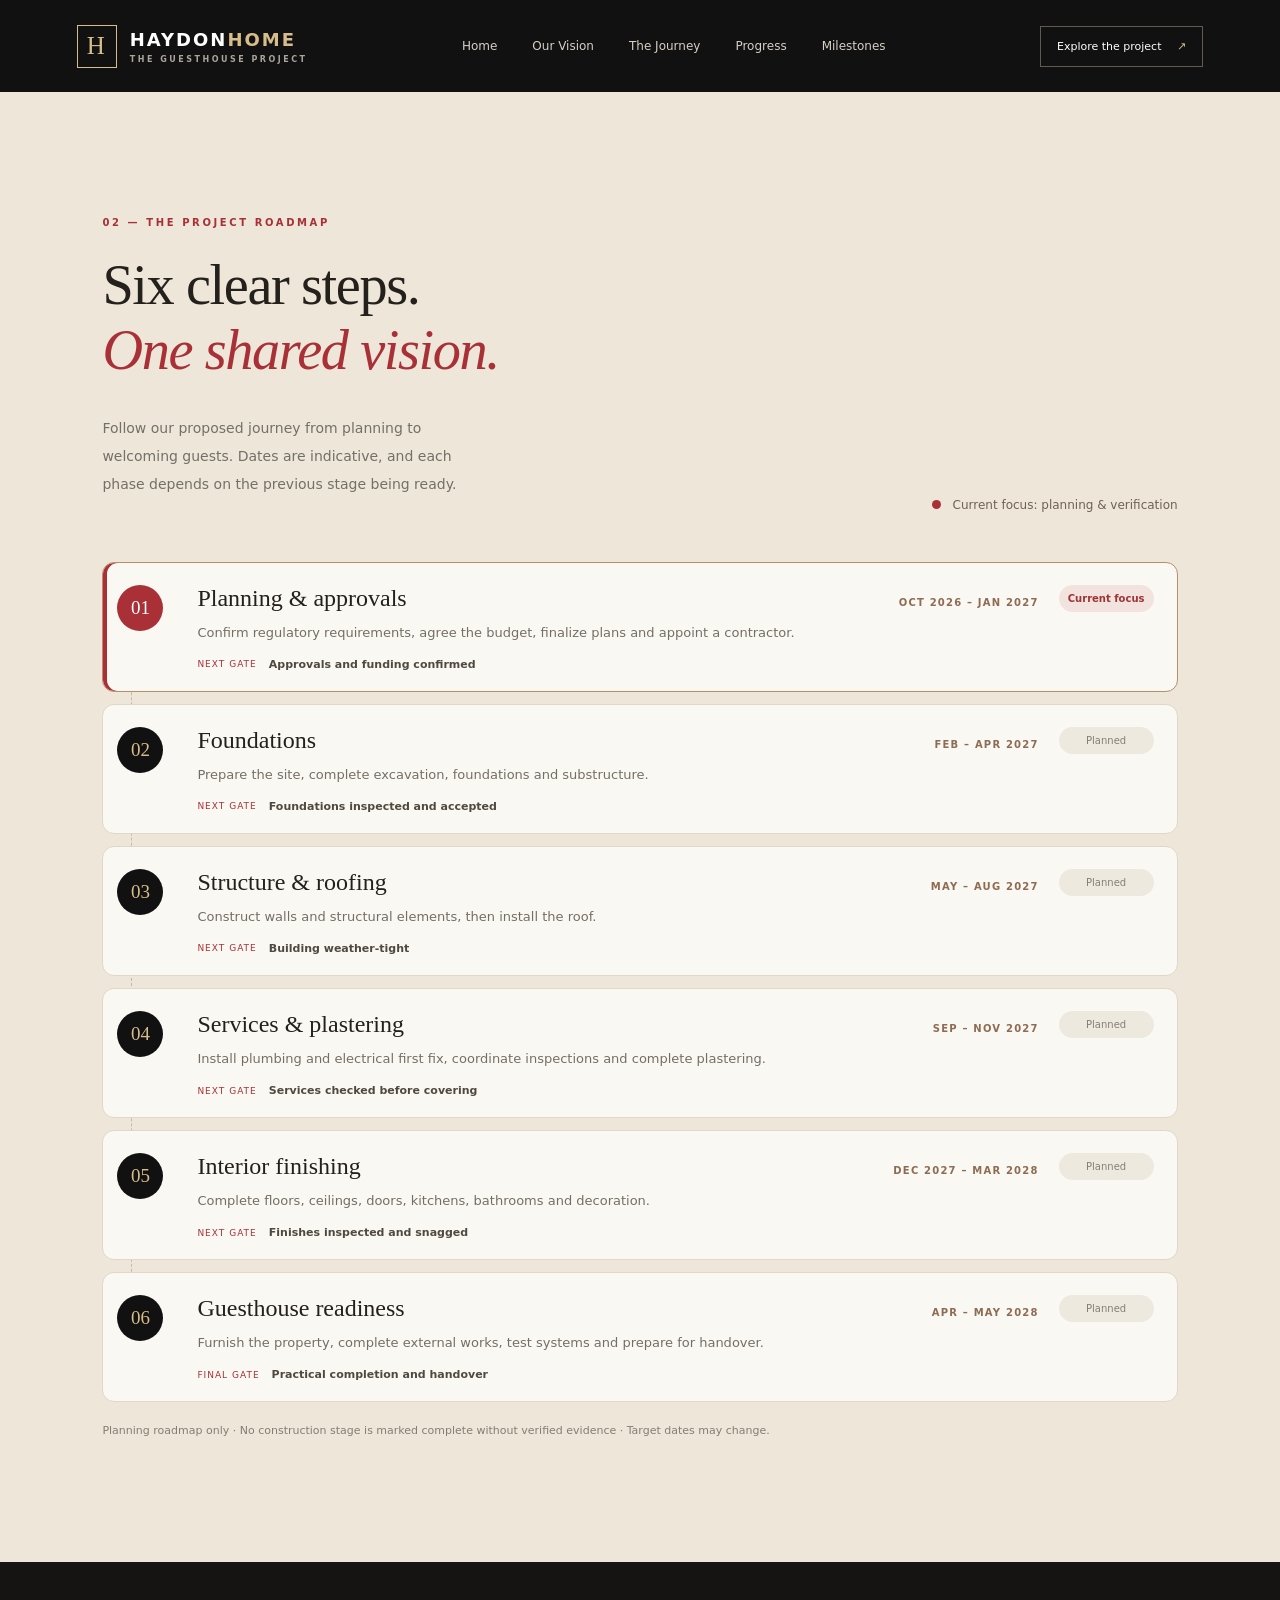
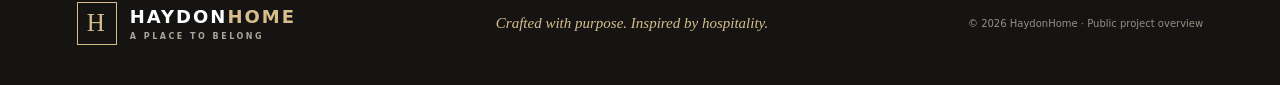
==== journey.html @ e564eea0 "Create dedicated journey page" ====
<!doctype html><html lang="en"><head><meta charset="utf-8"><meta name="viewport" content="width=device-width, initial-scale=1"><meta name="theme-color" content="#111111"><meta name="description" content="HaydonHome — a thoughtfully designed guesthouse development in Zimbabwe."><title>The Journey | HaydonHome</title><link rel="stylesheet" href="styles.css"></head><body><div class="site"><header class="top"><a class="brand" href="index.html"><span class="monogram">H</span><span>HAYDON<span class="gold">HOME</span><small>THE GUESTHOUSE PROJECT</small></span></a><nav aria-label="Main navigation"><a href="index.html">Home</a><a href="vision.html">Our Vision</a><a href="journey.html" aria-current="page">The Journey</a><a href="progress.html">Progress</a><a href="milestones.html">Milestones</a></nav><a class="topcta" href="journey.html">Explore the project <span>↗</span></a></header><main><section class="journey" id="journey"><div class="section-kicker">02 — THE PROJECT ROADMAP</div><div class="journey-heading"><div><h2>Six clear steps.<br><em>One shared vision.</em></h2><p>Follow our proposed journey from planning to welcoming guests. Dates are indicative, and each phase depends on the previous stage being ready.</p></div><div class="roadmap-legend"><span class="legend-dot"></span> Current focus: planning &amp; verification</div></div><div class="roadmap" aria-label="Six proposed construction phases"><article class="roadmap-step current"><div class="roadmap-index">01</div><div class="roadmap-content"><div class="roadmap-top"><h3>Planning &amp; approvals</h3><span class="roadmap-date">OCT 2026 – JAN 2027</span></div><p>Confirm regulatory requirements, agree the budget, finalize plans and appoint a contractor.</p><div class="roadmap-gate">NEXT GATE <strong>Approvals and funding confirmed</strong></div></div><span class="roadmap-status focus">Current focus</span></article><article class="roadmap-step"><div class="roadmap-index">02</div><div class="roadmap-content"><div class="roadmap-top"><h3>Foundations</h3><span class="roadmap-date">FEB – APR 2027</span></div><p>Prepare the site, complete excavation, foundations and substructure.</p><div class="roadmap-gate">NEXT GATE <strong>Foundations inspected and accepted</strong></div></div><span class="roadmap-status">Planned</span></article><article class="roadmap-step"><div class="roadmap-index">03</div><div class="roadmap-content"><div class="roadmap-top"><h3>Structure &amp; roofing</h3><span class="roadmap-date">MAY – AUG 2027</span></div><p>Construct walls and structural elements, then install the roof.</p><div class="roadmap-gate">NEXT GATE <strong>Building weather-tight</strong></div></div><span class="roadmap-status">Planned</span></article><article class="roadmap-step"><div class="roadmap-index">04</div><div class="roadmap-content"><div class="roadmap-top"><h3>Services &amp; plastering</h3><span class="roadmap-date">SEP – NOV 2027</span></div><p>Install plumbing and electrical first fix, coordinate inspections and complete plastering.</p><div class="roadmap-gate">NEXT GATE <strong>Services checked before covering</strong></div></div><span class="roadmap-status">Planned</span></article><article class="roadmap-step"><div class="roadmap-index">05</div><div class="roadmap-content"><div class="roadmap-top"><h3>Interior finishing</h3><span class="roadmap-date">DEC 2027 – MAR 2028</span></div><p>Complete floors, ceilings, doors, kitchens, bathrooms and decoration.</p><div class="roadmap-gate">NEXT GATE <strong>Finishes inspected and snagged</strong></div></div><span class="roadmap-status">Planned</span></article><article class="roadmap-step"><div class="roadmap-index">06</div><div class="roadmap-content"><div class="roadmap-top"><h3>Guesthouse readiness</h3><span class="roadmap-date">APR – MAY 2028</span></div><p>Furnish the property, complete external works, test systems and prepare for handover.</p><div class="roadmap-gate">FINAL GATE <strong>Practical completion and handover</strong></div></div><span class="roadmap-status">Planned</span></article></div><p class="roadmap-note">Planning roadmap only · No construction stage is marked complete without verified evidence · Target dates may change.</p></section></main><footer><div class="brand footer-brand"><span class="monogram">H</span><span>HAYDON<span class="gold">HOME</span><small>A PLACE TO BELONG</small></span></div><p>Crafted with purpose. Inspired by hospitality.</p><small>© <span id="year">2026</span> HaydonHome · Public project overview</small></footer></div><script src="script.js"></script></body></html>
---- styles.css ----
:root{--black:#111111;--ink:#24201c;--gold:#d7bd8b;--ivory:#f8f5ed;--red:#a93036;--muted:#81786c;font-family:Inter,ui-sans-serif,system-ui,-apple-system,Segoe UI,sans-serif;color:var(--ink);background:var(--ivory)}*{box-sizing:border-box}html{scroll-behavior:smooth}body{margin:0}a{text-decoration:none;color:inherit}.site{overflow:hidden}.top{height:92px;background:var(--black);color:white;display:flex;align-items:center;justify-content:space-between;padding:0 clamp(22px,6vw,105px);gap:25px}.brand{display:flex;align-items:center;gap:13px;font-size:18px;font-weight:800;letter-spacing:2px;white-space:nowrap}.brand small{display:block;font-size:8px;letter-spacing:2.5px;color:#aaa59a;margin-top:5px}.gold{color:var(--gold)}.monogram{width:40px;height:43px;border:1px solid var(--gold);color:var(--gold);display:grid;place-items:center;font-family:Georgia,serif;font-size:25px;font-weight:400}.top nav{display:flex;gap:35px}.top nav a{font-size:12px;color:#d6d0c5}.top nav a:hover{color:var(--gold)}.topcta{border:1px solid #605b50;padding:13px 16px;font-size:11px;white-space:nowrap}.topcta span{color:var(--gold);margin-left:12px}.hero{min-height:640px;display:grid;grid-template-columns:1.07fr .93fr;background:var(--black)}.hero-copy{color:white;padding:clamp(70px,8vw,120px) 6vw 36px;position:relative}.eyebrow,.section-kicker{font-size:10px;letter-spacing:2.6px;font-weight:800}.eyebrow{color:var(--gold)}.line{display:inline-block;width:27px;border-top:1px solid var(--red);vertical-align:middle;margin-right:12px}.hero h1{font-family:Georgia,Times,serif;font-size:clamp(51px,5.6vw,90px);font-weight:400;letter-spacing:-2px;line-height:1.08;margin:35px 0 23px}.hero h1 em,.intro h2 em,.journey h2 em,.milestones h2 em{font-weight:400;color:var(--gold)}.hero p{font-size:14px;line-height:1.9;color:#bdb9b0;max-width:455px}.button{display:inline-flex;align-items:center;justify-content:space-between;gap:50px;background:var(--red);color:white;font-size:12px;font-weight:700;padding:19px 23px;margin-top:25px}.button:hover{background:#c43e44}.hero-meta{position:absolute;bottom:30px;left:6vw;right:6vw;border-top:1px solid #403e39;display:flex;justify-content:space-between;padding-top:18px;color:#8e8b82;font-size:9px;letter-spacing:1.4px}.hero-art{position:relative;background:linear-gradient(145deg,#cdb99b,#e9dec9 65%,#bda27b);min-height:560px;display:flex;align-items:center;justify-content:center}.arch{width:65%;height:76%;border:22px solid #8b7055;border-radius:48% 48% 0 0 / 30% 30% 0 0;box-shadow:24px 18px 0 #a38b6e,-15px 0 0 #d9c7aa;background:#1b2929;overflow:hidden;position:relative}.arch-inner{width:100%;height:100%;position:relative;background:linear-gradient(#2e4b52 0%,#a47c67 65%,#4b4d40 66%)}.sun{position:absolute;top:25%;left:45%;width:95px;height:95px;background:#f4cf92;border-radius:50%;box-shadow:0 0 60px #f4cf9288}.landscape{position:absolute;bottom:0;width:100%;height:35%;background:linear-gradient(160deg,#3c4b38 20%,#23352e 20%,#23352e 60%,#1b2929 60%)}.art-caption{position:absolute;bottom:25px;left:32px;right:32px;display:flex;justify-content:space-between;font-size:10px;letter-spacing:3px;color:#3e3226}.intro,.journey,.milestones{padding:110px clamp(24px,8vw,140px)}.intro{display:grid;grid-template-columns:1fr 2fr;gap:70px}.section-kicker{color:var(--red);padding-top:15px}.intro h2,.journey h2,.milestones h2{font-family:Georgia,Times,serif;font-size:clamp(39px,4.4vw,65px);font-weight:400;letter-spacing:-1.4px;line-height:1.16;margin:0 0 30px}.intro h2 em,.journey h2 em,.milestones h2 em{color:var(--red)}.intro p,.journey-heading p,.milestones p{font-size:14px;color:#746f67;line-height:2;max-width:650px}.features{display:flex;gap:24px;flex-wrap:wrap;margin-top:33px;font-size:11px;color:#63584a}.journey{background:#ede6d9}.journey-heading{display:flex;align-items:end;justify-content:space-between;gap:35px;margin:25px 0 50px}.journey-heading p{max-width:360px}.phase-grid{display:grid;grid-template-columns:repeat(3,1fr);gap:18px}.phase-grid article{background:#f9f6ee;padding:34px;min-height:300px;border-bottom:4px solid var(--gold);display:flex;flex-direction:column}.phase-grid article:nth-child(2){border-color:var(--red)}.phase-num{color:#ac9e87;font-size:11px;letter-spacing:2px}.phase-icon{font-size:38px;color:var(--red);margin:26px 0 16px}.phase-grid h3{font-family:Georgia,serif;font-weight:400;font-size:25px;margin:0}.phase-grid p{font-size:13px;line-height:1.8;color:#81786c}.phase-grid small{font-size:10px;letter-spacing:1.5px;margin-top:auto;color:#9b8e79}.milestones{display:grid;grid-template-columns:1fr 1fr;gap:10vw;align-items:center;background:var(--black);color:white}.milestones h2{margin-top:25px}.milestones p{color:#b6afa5}.milestone-card{border:1px solid #6b5d48;padding:42px;background:#1d1b19}.date{font-family:Georgia,serif;font-size:clamp(52px,5vw,80px);margin:40px 0;color:var(--ivory);white-space:nowrap}.date span{color:var(--gold)}.divider{height:1px;background:#4b463f;margin-bottom:15px}.milestone-row{display:flex;justify-content:space-between;gap:12px;padding:16px 0;border-bottom:1px solid #37332e}.milestone-row span{font-size:10px;letter-spacing:1.3px;color:#938d83}.milestone-row strong{font-size:12px;font-weight:500}footer{background:#161412;color:white;display:flex;align-items:center;justify-content:space-between;gap:20px;padding:38px clamp(24px,6vw,105px)}footer p{font-family:Georgia,serif;font-style:italic;color:var(--gold);font-size:15px}footer>small{color:#948e85;font-size:10px}@media(max-width:1050px){.top nav{display:none}.hero{grid-template-columns:1fr 1fr}.intro{grid-template-columns:1fr;gap:25px}.journey-heading{display:block}}@media(max-width:720px){.top{height:75px;padding:0 20px}.topcta{display:none}.hero{display:flex;flex-direction:column}.hero-copy{min-height:600px;padding:75px 24px 100px}.hero-meta{left:24px;right:24px}.hero-art{min-height:390px}.arch{height:310px;width:55%;border-width:15px}.intro,.journey,.milestones{padding:75px 24px}.phase-grid{grid-template-columns:1fr}.milestones{grid-template-columns:1fr;gap:35px}.milestone-card{padding:25px}footer{display:block}footer p{margin:25px 0}}
/* Six-phase roadmap */
.roadmap-legend{font-size:12px;color:#6f6252;white-space:nowrap}.legend-dot{display:inline-block;width:9px;height:9px;background:var(--red);border-radius:50%;margin-right:8px}.roadmap{position:relative;display:grid;gap:12px;margin-top:25px}.roadmap:before{content:"";position:absolute;left:29px;top:30px;bottom:35px;border-left:1px dashed #c6b99f}.roadmap-step{position:relative;display:grid;grid-template-columns:60px minmax(0,1fr) 95px;gap:20px;align-items:start;background:#faf8f3;border:1px solid #e0d7c8;border-radius:12px;padding:22px 23px 20px 14px}.roadmap-step.current{border-color:#ba8e6c;box-shadow:inset 4px 0 var(--red)}.roadmap-index{width:46px;height:46px;border-radius:50%;background:var(--black);color:var(--gold);display:grid;place-items:center;font-family:Georgia,serif;font-size:19px;z-index:1}.current .roadmap-index{background:var(--red);color:white}.roadmap-top{display:flex;justify-content:space-between;gap:20px;align-items:baseline}.roadmap-top h3{font-family:Georgia,serif;font-weight:400;font-size:24px;margin:0}.roadmap-date{font-size:10px;letter-spacing:1.2px;font-weight:800;color:#8d6c53;white-space:nowrap}.roadmap-content p{font-size:13px;line-height:1.7;color:#756e64;margin:10px 0 14px}.roadmap-gate{font-size:9px;letter-spacing:1px;color:var(--red);display:flex;gap:12px;align-items:center}.roadmap-gate strong{font-size:11px;letter-spacing:0;color:#4f493f;font-weight:600}.roadmap-status{font-size:10px;color:#857e74;background:#eee9df;border-radius:30px;padding:8px 9px;text-align:center}.roadmap-status.focus{background:#f3e3de;color:#9f3436;font-weight:700}.roadmap-note{font-size:11px;color:#847d73;margin-top:20px;line-height:1.7}@media(max-width:900px){.roadmap-legend{white-space:normal}.roadmap-top{display:block}.roadmap-date{display:block;margin-top:7px}}@media(max-width:620px){.roadmap-step{grid-template-columns:43px minmax(0,1fr);gap:12px;padding:17px 13px}.roadmap-index{width:38px;height:38px;font-size:16px}.roadmap:before{left:32px}.roadmap-status{grid-column:2;justify-self:start}.roadmap-top h3{font-size:21px}.roadmap-gate{display:block}.roadmap-gate strong{display:block;margin-top:5px}}

/* Public monthly progress snapshot */
.progress-section{padding:105px clamp(24px,8vw,140px);background:#f8f5ed}.progress-heading{display:flex;align-items:end;justify-content:space-between;gap:28px;margin:20px 0 30px}.progress-heading h2{font-family:Georgia,serif;font-size:clamp(38px,4.3vw,62px);font-weight:400;letter-spacing:-1.3px;margin:0 0 14px}.progress-heading h2 em{color:var(--red);font-weight:400}.progress-heading p{max-width:610px;font-size:14px;line-height:1.8;color:#756d63;margin:0}.progress-updated{border:1px solid #d8c8aa;padding:12px 15px;white-space:nowrap;font-size:10px;letter-spacing:1.2px;color:#8b6a43}.progress-panel{border:1px solid #e3d7c5;background:white;padding:34px}.progress-overview{display:grid;grid-template-columns:1fr 1fr;gap:40px;align-items:center}.progress-label,.progress-meter-label{font-size:11px;letter-spacing:1.2px;font-weight:750;color:#84725e}.progress-count{font-size:58px;font-weight:700;letter-spacing:-3px;margin:10px 0}.progress-count span{color:#c0b4a2;font-size:28px}.progress-overview p{font-size:12px;color:#857b6d;line-height:1.7;max-width:380px}.progress-meter-label{display:flex;justify-content:space-between;margin-bottom:14px}.progress-meter-label strong{color:var(--red)}.progress-meter{height:14px;background:#ede7db;border-radius:20px;overflow:hidden}.progress-meter>span{display:block;background:var(--red);height:100%;border-radius:20px}.progress-meter-wrap small{display:block;color:#968a7b;font-size:11px;margin-top:13px}.progress-cards{display:grid;grid-template-columns:repeat(3,1fr);gap:13px;margin-top:30px}.progress-cards article{border:1px solid #e9e1d5;padding:22px;display:flex;gap:12px}.progress-cards small{font-size:10px;letter-spacing:1.2px;color:#8e7a63;font-weight:800}.progress-cards h3{font-family:Georgia,serif;font-weight:400;font-size:22px;margin:11px 0}.progress-cards p{font-size:12px;color:#84796e;line-height:1.7;margin:0}.progress-indicator{display:block;width:11px;height:11px;flex:none;border-radius:50%;margin-top:2px}.current-indicator{background:var(--red)}.upcoming-indicator{background:var(--gold)}.watch-indicator{background:#292522}.progress-disclaimer{font-size:11px;line-height:1.8;color:#918679;margin-top:20px}@media(max-width:900px){.progress-heading{display:block}.progress-updated{display:inline-block;margin-top:18px}.progress-cards{grid-template-columns:1fr}}@media(max-width:620px){.progress-section{padding:75px 24px}.progress-overview{grid-template-columns:1fr;gap:25px}.progress-panel{padding:22px}.progress-count{font-size:46px}}
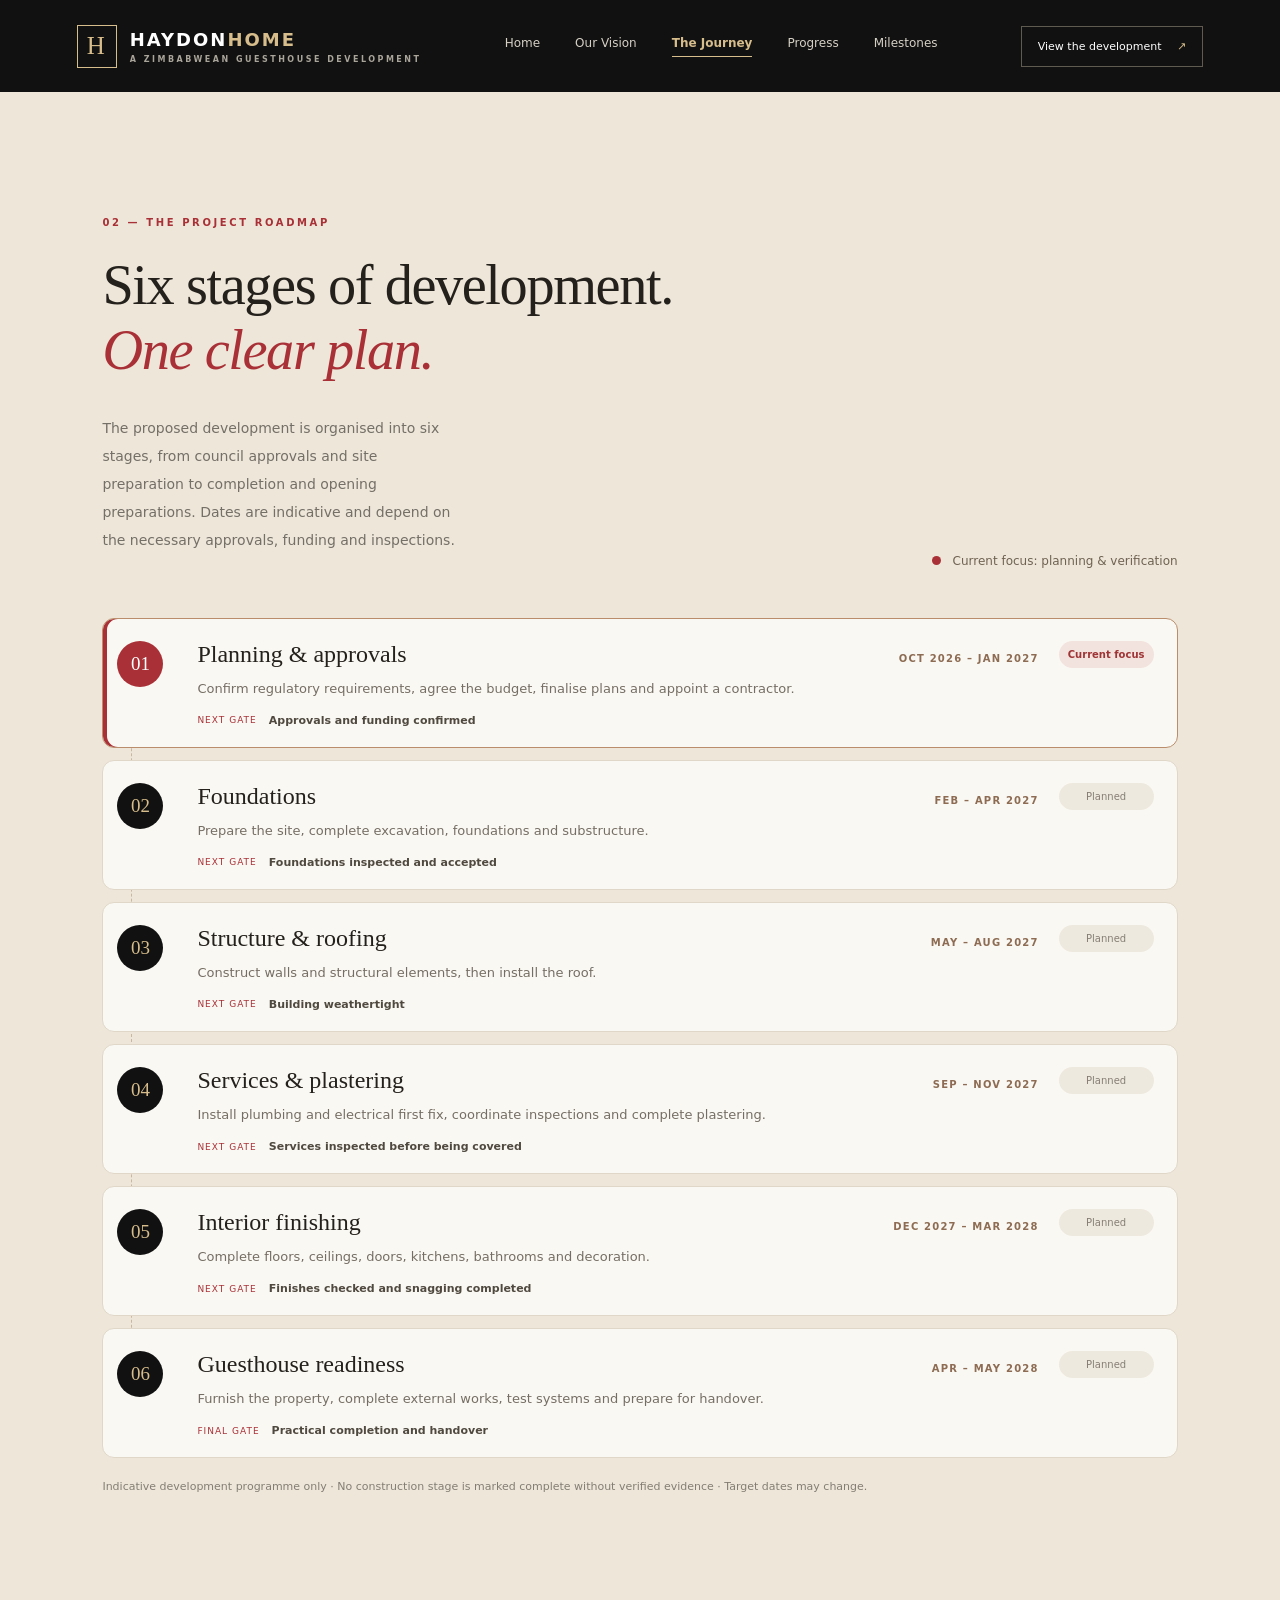
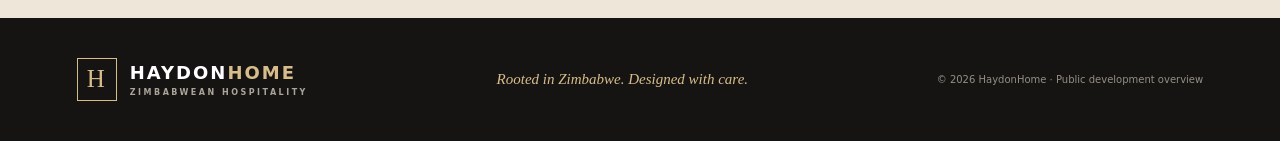
==== commit eae72d1e: "Apply Zimbabwe-appropriate British English and clearer guesthouse wording" ====
--- a/journey.html
+++ b/journey.html
@@ -1 +1 @@
-<!doctype html><html lang="en"><head><meta charset="utf-8"><meta name="viewport" content="width=device-width, initial-scale=1"><meta name="theme-color" content="#111111"><meta name="description" content="HaydonHome — a thoughtfully designed guesthouse development in Zimbabwe."><title>The Journey | HaydonHome</title><link rel="stylesheet" href="styles.css"></head><body><div class="site"><header class="top"><a class="brand" href="index.html"><span class="monogram">H</span><span>HAYDON<span class="gold">HOME</span><small>THE GUESTHOUSE PROJECT</small></span></a><nav aria-label="Main navigation"><a href="index.html">Home</a><a href="vision.html">Our Vision</a><a href="journey.html" aria-current="page">The Journey</a><a href="progress.html">Progress</a><a href="milestones.html">Milestones</a></nav><a class="topcta" href="journey.html">Explore the project <span>↗</span></a></header><main><section class="journey" id="journey"><div class="section-kicker">02 — THE PROJECT ROADMAP</div><div class="journey-heading"><div><h2>Six clear steps.<br><em>One shared vision.</em></h2><p>Follow our proposed journey from planning to welcoming guests. Dates are indicative, and each phase depends on the previous stage being ready.</p></div><div class="roadmap-legend"><span class="legend-dot"></span> Current focus: planning &amp; verification</div></div><div class="roadmap" aria-label="Six proposed construction phases"><article class="roadmap-step current"><div class="roadmap-index">01</div><div class="roadmap-content"><div class="roadmap-top"><h3>Planning &amp; approvals</h3><span class="roadmap-date">OCT 2026 – JAN 2027</span></div><p>Confirm regulatory requirements, agree the budget, finalize plans and appoint a contractor.</p><div class="roadmap-gate">NEXT GATE <strong>Approvals and funding confirmed</strong></div></div><span class="roadmap-status focus">Current focus</span></article><article class="roadmap-step"><div class="roadmap-index">02</div><div class="roadmap-content"><div class="roadmap-top"><h3>Foundations</h3><span class="roadmap-date">FEB – APR 2027</span></div><p>Prepare the site, complete excavation, foundations and substructure.</p><div class="roadmap-gate">NEXT GATE <strong>Foundations inspected and accepted</strong></div></div><span class="roadmap-status">Planned</span></article><article class="roadmap-step"><div class="roadmap-index">03</div><div class="roadmap-content"><div class="roadmap-top"><h3>Structure &amp; roofing</h3><span class="roadmap-date">MAY – AUG 2027</span></div><p>Construct walls and structural elements, then install the roof.</p><div class="roadmap-gate">NEXT GATE <strong>Building weather-tight</strong></div></div><span class="roadmap-status">Planned</span></article><article class="roadmap-step"><div class="roadmap-index">04</div><div class="roadmap-content"><div class="roadmap-top"><h3>Services &amp; plastering</h3><span class="roadmap-date">SEP – NOV 2027</span></div><p>Install plumbing and electrical first fix, coordinate inspections and complete plastering.</p><div class="roadmap-gate">NEXT GATE <strong>Services checked before covering</strong></div></div><span class="roadmap-status">Planned</span></article><article class="roadmap-step"><div class="roadmap-index">05</div><div class="roadmap-content"><div class="roadmap-top"><h3>Interior finishing</h3><span class="roadmap-date">DEC 2027 – MAR 2028</span></div><p>Complete floors, ceilings, doors, kitchens, bathrooms and decoration.</p><div class="roadmap-gate">NEXT GATE <strong>Finishes inspected and snagged</strong></div></div><span class="roadmap-status">Planned</span></article><article class="roadmap-step"><div class="roadmap-index">06</div><div class="roadmap-content"><div class="roadmap-top"><h3>Guesthouse readiness</h3><span class="roadmap-date">APR – MAY 2028</span></div><p>Furnish the property, complete external works, test systems and prepare for handover.</p><div class="roadmap-gate">FINAL GATE <strong>Practical completion and handover</strong></div></div><span class="roadmap-status">Planned</span></article></div><p class="roadmap-note">Planning roadmap only · No construction stage is marked complete without verified evidence · Target dates may change.</p></section></main><footer><div class="brand footer-brand"><span class="monogram">H</span><span>HAYDON<span class="gold">HOME</span><small>A PLACE TO BELONG</small></span></div><p>Crafted with purpose. Inspired by hospitality.</p><small>© <span id="year">2026</span> HaydonHome · Public project overview</small></footer></div><script src="script.js"></script></body></html>+<!doctype html><html lang="en"><head><meta charset="utf-8"><meta name="viewport" content="width=device-width, initial-scale=1"><meta name="theme-color" content="#111111"><meta name="description" content="HaydonHome — a proposed five-bedroom guesthouse in Zimbabwe, shaped by local hospitality and careful planning."><title>The Journey | HaydonHome</title><link rel="stylesheet" href="styles.css"></head><body><div class="site"><header class="top"><a class="brand" href="index.html"><span class="monogram">H</span><span>HAYDON<span class="gold">HOME</span><small>A ZIMBABWEAN GUESTHOUSE DEVELOPMENT</small></span></a><nav aria-label="Main navigation"><a href="index.html">Home</a><a href="vision.html">Our Vision</a><a href="journey.html" aria-current="page">The Journey</a><a href="progress.html">Progress</a><a href="milestones.html">Milestones</a></nav><a class="topcta" href="journey.html">View the development <span>↗</span></a></header><main><section class="journey" id="journey"><div class="section-kicker">02 — THE PROJECT ROADMAP</div><div class="journey-heading"><div><h2>Six stages of development.<br><em>One clear plan.</em></h2><p>The proposed development is organised into six stages, from council approvals and site preparation to completion and opening preparations. Dates are indicative and depend on the necessary approvals, funding and inspections.</p></div><div class="roadmap-legend"><span class="legend-dot"></span> Current focus: planning &amp; verification</div></div><div class="roadmap" aria-label="Six proposed construction phases"><article class="roadmap-step current"><div class="roadmap-index">01</div><div class="roadmap-content"><div class="roadmap-top"><h3>Planning &amp; approvals</h3><span class="roadmap-date">OCT 2026 – JAN 2027</span></div><p>Confirm regulatory requirements, agree the budget, finalise plans and appoint a contractor.</p><div class="roadmap-gate">NEXT GATE <strong>Approvals and funding confirmed</strong></div></div><span class="roadmap-status focus">Current focus</span></article><article class="roadmap-step"><div class="roadmap-index">02</div><div class="roadmap-content"><div class="roadmap-top"><h3>Foundations</h3><span class="roadmap-date">FEB – APR 2027</span></div><p>Prepare the site, complete excavation, foundations and substructure.</p><div class="roadmap-gate">NEXT GATE <strong>Foundations inspected and accepted</strong></div></div><span class="roadmap-status">Planned</span></article><article class="roadmap-step"><div class="roadmap-index">03</div><div class="roadmap-content"><div class="roadmap-top"><h3>Structure &amp; roofing</h3><span class="roadmap-date">MAY – AUG 2027</span></div><p>Construct walls and structural elements, then install the roof.</p><div class="roadmap-gate">NEXT GATE <strong>Building weathertight</strong></div></div><span class="roadmap-status">Planned</span></article><article class="roadmap-step"><div class="roadmap-index">04</div><div class="roadmap-content"><div class="roadmap-top"><h3>Services &amp; plastering</h3><span class="roadmap-date">SEP – NOV 2027</span></div><p>Install plumbing and electrical first fix, coordinate inspections and complete plastering.</p><div class="roadmap-gate">NEXT GATE <strong>Services inspected before being covered</strong></div></div><span class="roadmap-status">Planned</span></article><article class="roadmap-step"><div class="roadmap-index">05</div><div class="roadmap-content"><div class="roadmap-top"><h3>Interior finishing</h3><span class="roadmap-date">DEC 2027 – MAR 2028</span></div><p>Complete floors, ceilings, doors, kitchens, bathrooms and decoration.</p><div class="roadmap-gate">NEXT GATE <strong>Finishes checked and snagging completed</strong></div></div><span class="roadmap-status">Planned</span></article><article class="roadmap-step"><div class="roadmap-index">06</div><div class="roadmap-content"><div class="roadmap-top"><h3>Guesthouse readiness</h3><span class="roadmap-date">APR – MAY 2028</span></div><p>Furnish the property, complete external works, test systems and prepare for handover.</p><div class="roadmap-gate">FINAL GATE <strong>Practical completion and handover</strong></div></div><span class="roadmap-status">Planned</span></article></div><p class="roadmap-note">Indicative development programme only · No construction stage is marked complete without verified evidence · Target dates may change.</p></section></main><footer><div class="brand footer-brand"><span class="monogram">H</span><span>HAYDON<span class="gold">HOME</span><small>ZIMBABWEAN HOSPITALITY</small></span></div><p>Rooted in Zimbabwe. Designed with care.</p><small>© <span id="year">2026</span> HaydonHome · Public development overview</small></footer></div><script src="script.js"></script></body></html>
--- a/styles.css
+++ b/styles.css
@@ -4,3 +4,8 @@
 
 /* Public monthly progress snapshot */
 .progress-section{padding:105px clamp(24px,8vw,140px);background:#f8f5ed}.progress-heading{display:flex;align-items:end;justify-content:space-between;gap:28px;margin:20px 0 30px}.progress-heading h2{font-family:Georgia,serif;font-size:clamp(38px,4.3vw,62px);font-weight:400;letter-spacing:-1.3px;margin:0 0 14px}.progress-heading h2 em{color:var(--red);font-weight:400}.progress-heading p{max-width:610px;font-size:14px;line-height:1.8;color:#756d63;margin:0}.progress-updated{border:1px solid #d8c8aa;padding:12px 15px;white-space:nowrap;font-size:10px;letter-spacing:1.2px;color:#8b6a43}.progress-panel{border:1px solid #e3d7c5;background:white;padding:34px}.progress-overview{display:grid;grid-template-columns:1fr 1fr;gap:40px;align-items:center}.progress-label,.progress-meter-label{font-size:11px;letter-spacing:1.2px;font-weight:750;color:#84725e}.progress-count{font-size:58px;font-weight:700;letter-spacing:-3px;margin:10px 0}.progress-count span{color:#c0b4a2;font-size:28px}.progress-overview p{font-size:12px;color:#857b6d;line-height:1.7;max-width:380px}.progress-meter-label{display:flex;justify-content:space-between;margin-bottom:14px}.progress-meter-label strong{color:var(--red)}.progress-meter{height:14px;background:#ede7db;border-radius:20px;overflow:hidden}.progress-meter>span{display:block;background:var(--red);height:100%;border-radius:20px}.progress-meter-wrap small{display:block;color:#968a7b;font-size:11px;margin-top:13px}.progress-cards{display:grid;grid-template-columns:repeat(3,1fr);gap:13px;margin-top:30px}.progress-cards article{border:1px solid #e9e1d5;padding:22px;display:flex;gap:12px}.progress-cards small{font-size:10px;letter-spacing:1.2px;color:#8e7a63;font-weight:800}.progress-cards h3{font-family:Georgia,serif;font-weight:400;font-size:22px;margin:11px 0}.progress-cards p{font-size:12px;color:#84796e;line-height:1.7;margin:0}.progress-indicator{display:block;width:11px;height:11px;flex:none;border-radius:50%;margin-top:2px}.current-indicator{background:var(--red)}.upcoming-indicator{background:var(--gold)}.watch-indicator{background:#292522}.progress-disclaimer{font-size:11px;line-height:1.8;color:#918679;margin-top:20px}@media(max-width:900px){.progress-heading{display:block}.progress-updated{display:inline-block;margin-top:18px}.progress-cards{grid-template-columns:1fr}}@media(max-width:620px){.progress-section{padding:75px 24px}.progress-overview{grid-template-columns:1fr;gap:25px}.progress-panel{padding:22px}.progress-count{font-size:46px}}
+
+/* Multi-page navigation: keep tabs accessible on tablets and phones. */
+.top nav a[aria-current="page"]{color:var(--gold);font-weight:700;border-bottom:1px solid var(--gold);padding-bottom:6px}
+@media(max-width:1050px){.top{height:auto;min-height:92px;flex-wrap:wrap;padding-top:18px;padding-bottom:12px;gap:12px}.top nav{display:flex;order:3;width:100%;overflow-x:auto;gap:22px;padding:8px 0 4px;scrollbar-width:thin}.top nav a{white-space:nowrap;flex:none}.topcta{margin-left:auto}}
+@media(max-width:720px){.top{min-height:80px;height:auto;padding:14px 20px 10px}.top nav{order:3;gap:20px;padding:12px 0 8px}.top nav a{font-size:12px}.topcta{display:none}}
